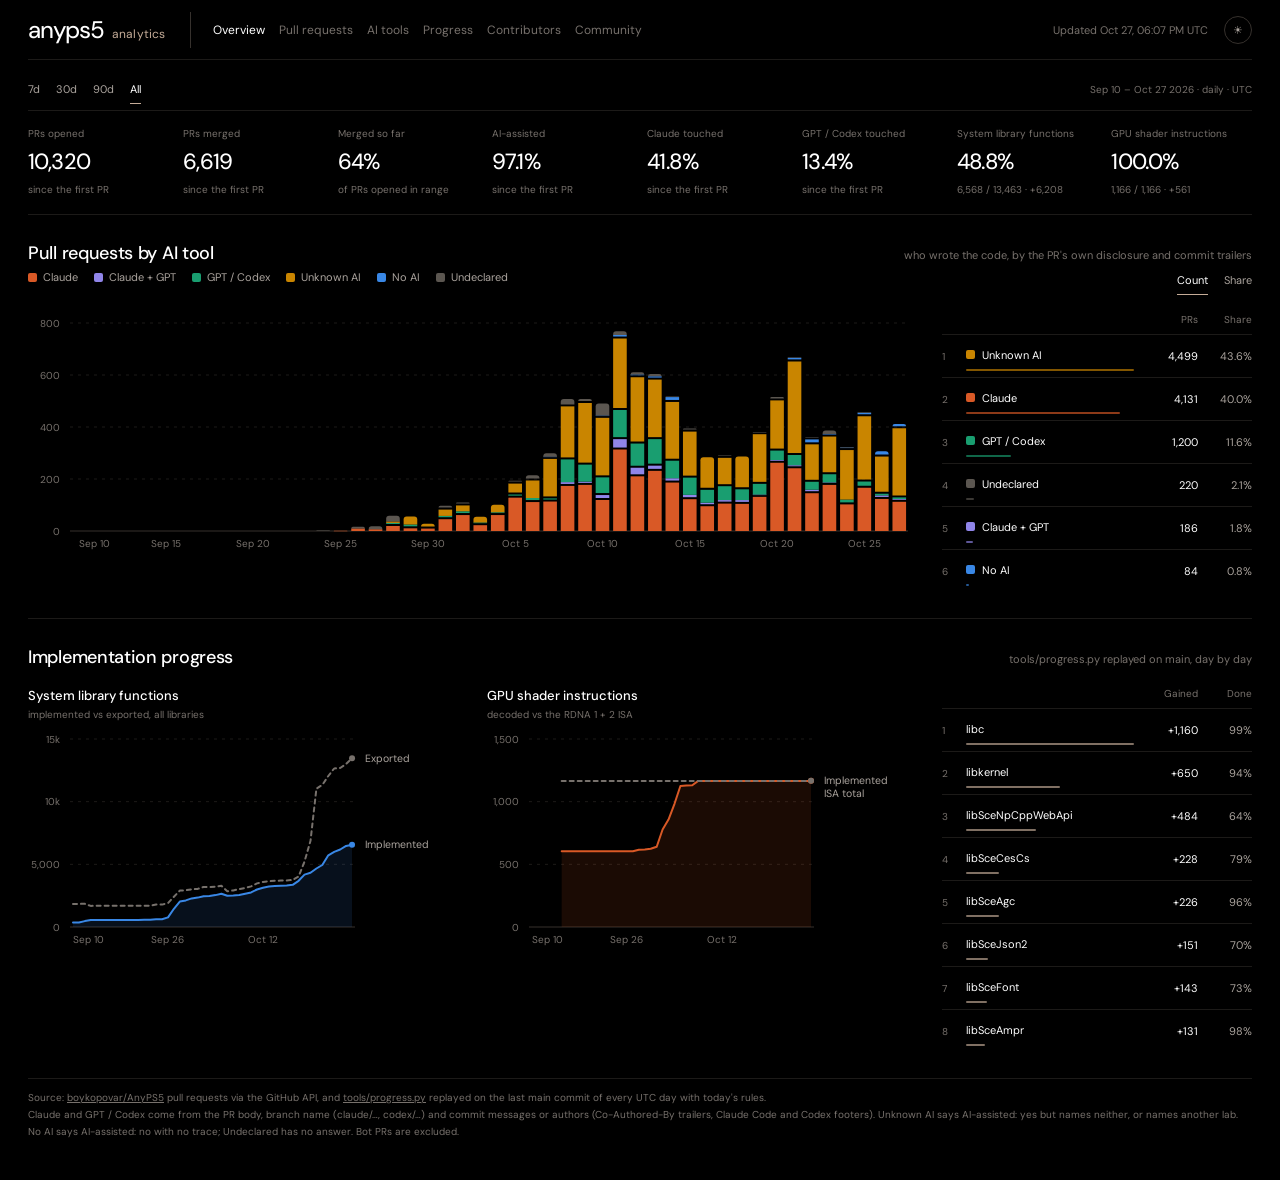
==== index.html @ c0b02727 "feat: AnyPS5 analytics dashboard Slopalytics-style dashboard for boykopovar/AnyPS5: PRs by AI tool (" ====
<!doctype html>
<html lang="en">
<head>
<meta charset="utf-8">
<meta name="viewport" content="width=device-width,initial-scale=1">
<meta name="theme-color" content="#000000">
<title>AnyPS5 analytics</title>
<link rel="icon" href="data:image/svg+xml,%3Csvg xmlns='http://www.w3.org/2000/svg' viewBox='0 0 32 32'%3E%3Crect width='32' height='32' rx='7' fill='%23000'/%3E%3Cpath d='M7 23V12m6 11V8m6 15v-7m6 7V5' stroke='%23c5ac98' stroke-width='3' stroke-linecap='round'/%3E%3C/svg%3E">
<link rel="preconnect" href="https://fonts.googleapis.com">
<link rel="preconnect" href="https://fonts.gstatic.com" crossorigin>
<link href="https://fonts.googleapis.com/css2?family=DM+Sans:wght@400;450;500;550;600;650;700&display=swap" rel="stylesheet">
<link rel="stylesheet" href="app.css">
</head>
<body>
<div class="app">
  <header class="app-header">
    <a class="brand" href="#overview"><strong>anyps5</strong><span>analytics</span></a>
    <nav class="section-tabs" id="tabs"></nav>
    <div class="header-meta">
      <span id="updated"></span>
      <button id="theme" type="button" aria-label="Toggle light and dark theme"></button>
    </div>
  </header>
  <div class="toolbar">
    <div class="pop-switch" id="range" role="group" aria-label="Date range"></div>
    <span class="toolbar-context" id="range-context"></span>
  </div>
  <main id="view"></main>
  <footer class="pop-note" id="footnote"></footer>
</div>
<div id="tip" class="tip" role="tooltip" hidden></div>
<script src="data/dashboard.js"></script>
<script src="app.js"></script>
</body>
</html>
---- app.css ----
:root {
  color-scheme: dark;
  --bg: #000;
  --hover: #141210;
  --surface: #0d0b0a;
  --fg: #fff;
  --fg-2: #aaa39d;
  --fg-3: #77716c;
  --line: #1c1a18;
  --line-2: #36312d;
  --accent: #c5ac98;
  --on-accent: #000;
  --good: #0ca30c;
  --bad: #e66767;
  --c-claude: #d95926;
  --c-both: #9085e9;
  --c-gpt: #199e70;
  --c-unknown: #c98500;
  --c-human: #3987e5;
  --c-undeclared: #5b5650;
  --s1: #3987e5;
  --s2: #d95926;
  --t5: #d55181;
  --t6: #008300;
  --t7: #9085e9;
  --font: "DM Sans", system-ui, -apple-system, "Segoe UI", sans-serif;
  font-family: var(--font);
  font-synthesis: none;
  background: var(--bg);
  color: var(--fg);
}
:root[data-theme="light"] {
  color-scheme: light;
  --bg: #fff;
  --hover: #f1eeea;
  --surface: #f8f6f3;
  --fg: #20201e;
  --fg-2: #625d57;
  --fg-3: #77716c;
  --line: #e8e4df;
  --line-2: #ccc5be;
  --accent: #806047;
  --on-accent: #fff;
  --good: #006300;
  --bad: #c03030;
  --c-claude: #eb6834;
  --c-both: #4a3aa7;
  --c-gpt: #1baf7a;
  --c-unknown: #eda100;
  --c-human: #2a78d6;
  --c-undeclared: #b9b2aa;
  --s1: #2a78d6;
  --s2: #eb6834;
  --t5: #e87ba4;
  --t6: #008300;
  --t7: #4a3aa7;
}
* { box-sizing: border-box; }
body { margin: 0; background: var(--bg); color: var(--fg); -webkit-font-smoothing: antialiased; }
button { font: inherit; color: inherit; background: none; border: 0; padding: 0; cursor: pointer; }
a { color: inherit; }
.app { max-width: 1400px; margin: 0 auto; padding: 0 28px 40px; }

.app-header { display: flex; align-items: center; gap: 24px; min-height: 60px; border-bottom: 1px solid var(--line); }
.brand { display: flex; align-items: baseline; gap: 8px; text-decoration: none; white-space: nowrap; }
.brand strong { font-size: 24px; font-weight: 450; letter-spacing: -1.2px; }
.brand span { font-size: 12px; color: var(--accent); letter-spacing: .2px; }
.section-tabs { display: flex; align-items: center; gap: 14px; padding-left: 22px; border-left: 1px solid var(--line-2); overflow-x: auto; scrollbar-width: none; }
.section-tabs button { color: var(--fg-3); min-height: 36px; font-size: 12px; white-space: nowrap; }
.section-tabs button:hover { color: var(--fg-2); }
.section-tabs button.active { color: var(--fg); }
.header-meta { margin-left: auto; display: flex; align-items: center; gap: 16px; color: var(--fg-3); font-size: 11px; white-space: nowrap; }
#theme { width: 28px; height: 28px; border: 1px solid var(--line-2); border-radius: 50%; display: inline-flex; align-items: center; justify-content: center; color: var(--fg-2); }
#theme:hover { color: var(--fg); border-color: var(--accent); }

.toolbar { display: flex; align-items: center; gap: 26px; padding: 14px 0 6px; }
.pop-switch { display: flex; align-items: center; gap: 16px; }
.pop-switch button { color: var(--fg-2); border-bottom: 1px solid transparent; min-height: 30px; font-size: 11px; }
.pop-switch button:hover { color: var(--fg); }
.pop-switch button.active { color: var(--fg); border-bottom-color: var(--accent); }
.toolbar-context { color: var(--fg-3); font-size: 10px; margin-left: auto; }

.pop-stats { display: grid; grid-template-columns: repeat(8, minmax(0, 1fr)); gap: 14px; padding: 16px 0 18px; border-top: 1px solid var(--line); border-bottom: 1px solid var(--line); }
.pop-stats.six { grid-template-columns: repeat(6, minmax(0, 1fr)); }
.pop-stats > div { display: flex; flex-direction: column; gap: 7px; min-width: 0; }
.pop-stats span { color: var(--fg-3); font-size: 10px; }
.pop-stats strong { font-size: 22px; font-weight: 450; letter-spacing: -.6px; white-space: nowrap; }
.pop-stats em { font-style: normal; font-size: 10px; color: var(--fg-3); font-variant-numeric: tabular-nums; }
.pop-stats em.up { color: var(--good); }
.pop-stats em.down { color: var(--bad); }

.section { padding: 26px 0 8px; border-bottom: 1px solid var(--line); }
.section > h2 { display: flex; justify-content: space-between; align-items: baseline; gap: 20px; margin: 0; font-size: 18px; font-weight: 500; letter-spacing: -.3px; }
.section > h2 .sub { color: var(--fg-3); font-size: 11px; font-weight: 400; letter-spacing: 0; }
.section-head { display: flex; align-items: center; gap: 26px; flex-wrap: wrap; }
.section-head .pop-switch { margin-left: auto; }
.pop-panel-body { display: grid; grid-template-columns: minmax(0, 1fr) 310px; gap: 24px; padding: 18px 0; }
.pop-panel-body.solo { grid-template-columns: minmax(0, 1fr); }
.duo { display: grid; grid-template-columns: repeat(2, minmax(0, 1fr)); gap: 28px; }
.chart-card h3 { margin: 0 0 4px; font-size: 13px; font-weight: 500; color: var(--fg); }
.chart-card p.caption { margin: 0 0 8px; color: var(--fg-3); font-size: 10px; }

.pop-chart { position: relative; width: 100%; min-width: 0; }
.pop-chart svg { display: block; width: 100%; overflow: visible; touch-action: pan-y; }
.pop-chart text { fill: var(--fg-3); font: 10px var(--font); font-variant-numeric: tabular-nums; }
.pop-chart text.end-label { fill: var(--fg-2); font-size: 10.5px; }
.pop-gridline { stroke: var(--line-2); stroke-dasharray: 3 5; opacity: .55; }
.pop-baseline { stroke: var(--line-2); }
.crosshair { stroke: var(--fg-3); stroke-width: 1; pointer-events: none; }
.hover-col { fill: var(--hover); }
.hit { fill: transparent; }

.legend { display: flex; flex-wrap: wrap; gap: 6px 16px; padding: 4px 0 10px; font-size: 11px; color: var(--fg-2); }
.legend span { display: inline-flex; align-items: center; gap: 6px; }
.legend i { display: inline-block; width: 9px; height: 9px; border-radius: 2px; }
.legend i.line { height: 2px; width: 12px; border-radius: 1px; }

.pop-ranking-panel { align-self: start; min-width: 0; }
.pop-ranking-heading { color: var(--fg-3); display: grid; grid-template-columns: minmax(0, 1fr) 56px 46px; gap: 8px; padding: 0 0 8px; font-size: 10px; }
.pop-ranking-heading > :not(:first-child) { text-align: right; }
.pop-rank { width: 100%; display: grid; grid-template-columns: 16px minmax(0, 1fr) 56px 46px; gap: 8px; align-items: center; min-height: 43px; border-top: 1px solid var(--line); font-size: 11px; text-align: left; font-variant-numeric: tabular-nums; }
.pop-rank:hover { background: var(--surface); }
.pop-rank-number { color: var(--fg-3); font-size: 10px; }
.pop-rank-name { position: relative; display: flex; align-items: center; gap: 7px; min-width: 0; padding: 8px 0 11px; }
.pop-rank-name > span { overflow: hidden; text-overflow: ellipsis; white-space: nowrap; }
.pop-rank-bar { position: absolute; left: 0; bottom: 2px; height: 2px; opacity: .65; border-radius: 1px; pointer-events: none; }
.pop-rank-value { text-align: right; }
.pop-rank-share { text-align: right; color: var(--fg-2); }
.swatch { flex-shrink: 0; width: 9px; height: 9px; border-radius: 2px; }
.pop-note { color: var(--fg-3); font-size: 10px; line-height: 1.7; margin: 10px 0 0; }
.pop-note p { margin: 0; }

.table-wrap { overflow-x: auto; padding: 14px 0 6px; }
table.data { width: 100%; border-collapse: collapse; font-size: 11px; font-variant-numeric: tabular-nums; }
table.data th { color: var(--fg-3); font-size: 10px; font-weight: 400; text-align: right; padding: 0 10px 8px; white-space: nowrap; cursor: pointer; user-select: none; }
table.data th.sorted { color: var(--fg); }
table.data th:first-child, table.data td:first-child { text-align: left; padding-left: 0; }
table.data td { border-top: 1px solid var(--line); padding: 9px 10px; text-align: right; white-space: nowrap; }
table.data tr:hover td { background: var(--surface); }
table.data td.name { max-width: 300px; }
table.data .cell-name { display: flex; align-items: center; gap: 9px; min-width: 0; overflow: hidden; text-overflow: ellipsis; }
table.data td.muted { color: var(--fg-3); }
table.data td.pos { color: var(--good); }
table.data img.avatar { width: 18px; height: 18px; border-radius: 50%; background: var(--line); flex-shrink: 0; }
.mix { display: inline-flex; width: 120px; height: 6px; gap: 1px; vertical-align: middle; border-radius: 2px; overflow: hidden; }
.mix b { display: block; height: 100%; }
.pct-bar { display: inline-block; position: relative; width: 70px; height: 4px; border-radius: 2px; background: var(--line); vertical-align: middle; margin-left: 8px; }
.pct-bar b { position: absolute; left: 0; top: 0; bottom: 0; border-radius: 2px; background: var(--accent); }
.spark { vertical-align: middle; }
.table-tools { display: flex; align-items: center; gap: 18px; padding-top: 12px; }
.table-tools input { background: transparent; color: var(--fg); border: 0; border-bottom: 1px solid var(--line-2); font: 11px var(--font); padding: 6px 0; width: 200px; outline: none; }
.table-tools input:focus { border-bottom-color: var(--accent); }
.table-tools button { color: var(--fg-2); font-size: 11px; }
.table-tools button:hover { color: var(--fg); }

.tip { position: fixed; z-index: 10; pointer-events: none; min-width: 150px; max-width: 280px; padding: 10px 12px; border: 1px solid var(--line-2); border-radius: 6px; background: var(--bg); box-shadow: 0 8px 28px rgba(0,0,0,.35); font-size: 11px; font-variant-numeric: tabular-nums; }
.tip .tip-title { color: var(--fg-3); font-size: 10px; margin-bottom: 7px; }
.tip .tip-row { display: grid; grid-template-columns: 12px auto minmax(0, 1fr); align-items: center; gap: 8px; padding: 2px 0; }
.tip .tip-row i { width: 10px; height: 2px; border-radius: 1px; }
.tip .tip-row strong { font-weight: 550; color: var(--fg); }
.tip .tip-row span { color: var(--fg-2); overflow: hidden; text-overflow: ellipsis; white-space: nowrap; }
.tip .tip-total { border-top: 1px solid var(--line); margin-top: 6px; padding-top: 6px; }

.empty { color: var(--fg-2); font-size: 12px; padding: 40px 0; text-align: center; }

@media (max-width: 1150px) {
  .pop-stats { grid-template-columns: repeat(4, minmax(0, 1fr)); }
  .pop-stats.six { grid-template-columns: repeat(3, minmax(0, 1fr)); }
  .pop-panel-body { grid-template-columns: minmax(0, 1fr) 270px; gap: 15px; }
}
@media (max-width: 900px) {
  .app { padding: 0 16px 32px; }
  .app-header { flex-wrap: wrap; gap: 0 16px; padding: 10px 0; }
  .section-tabs { order: 3; width: 100%; border-left: 0; padding-left: 0; }
  .pop-panel-body, .duo { grid-template-columns: minmax(0, 1fr); }
  .pop-stats, .pop-stats.six { grid-template-columns: repeat(2, minmax(0, 1fr)); }
}
@media (forced-colors: active) {
  .pop-rank-bar, .mix b, .swatch { forced-color-adjust: none; }
}
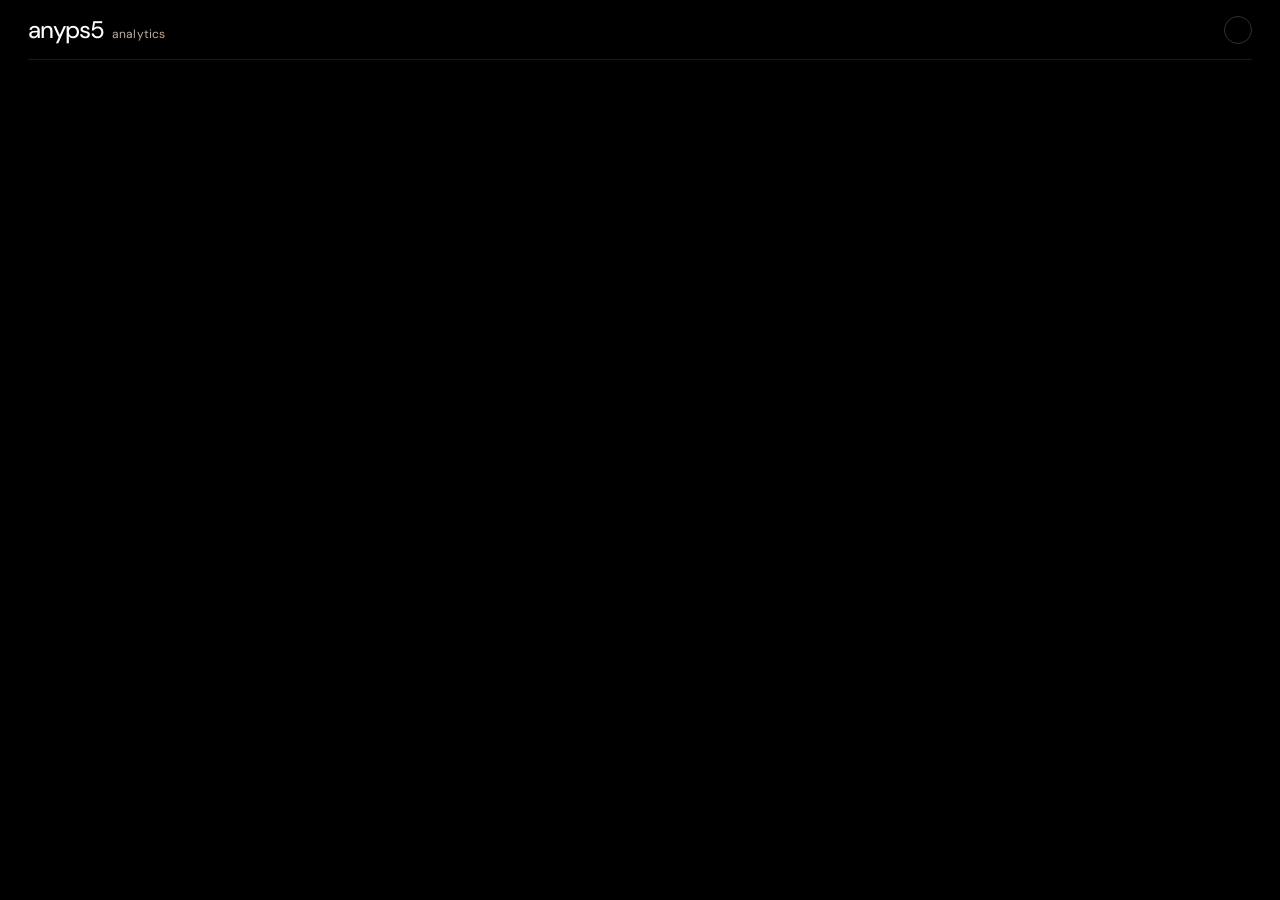
==== commit f36c75c6: "feat: games tab, evidence strength, type-adjusted merge rates - Games tab from the template's Unbloc" ====
--- a/index.html
+++ b/index.html
@@ -23,6 +23,7 @@
   </header>
   <div class="toolbar">
     <div class="pop-switch" id="range" role="group" aria-label="Date range"></div>
+    <div class="pop-switch" id="evidence" role="group" aria-label="Attribution evidence"></div>
     <span class="toolbar-context" id="range-context"></span>
   </div>
   <main id="view"></main>
--- a/app.css
+++ b/app.css
@@ -178,3 +178,7 @@
 @media (forced-colors: active) {
   .pop-rank-bar, .mix b, .swatch { forced-color-adjust: none; }
 }
+.toolbar { flex-wrap: wrap; row-gap: 6px; }
+#evidence { padding-left: 22px; border-left: 1px solid var(--line-2); gap: 14px; }
+.switch-label { color: var(--fg-3); font-size: 10px; }
+.muted-id { color: var(--fg-3); font-size: 10px; }
